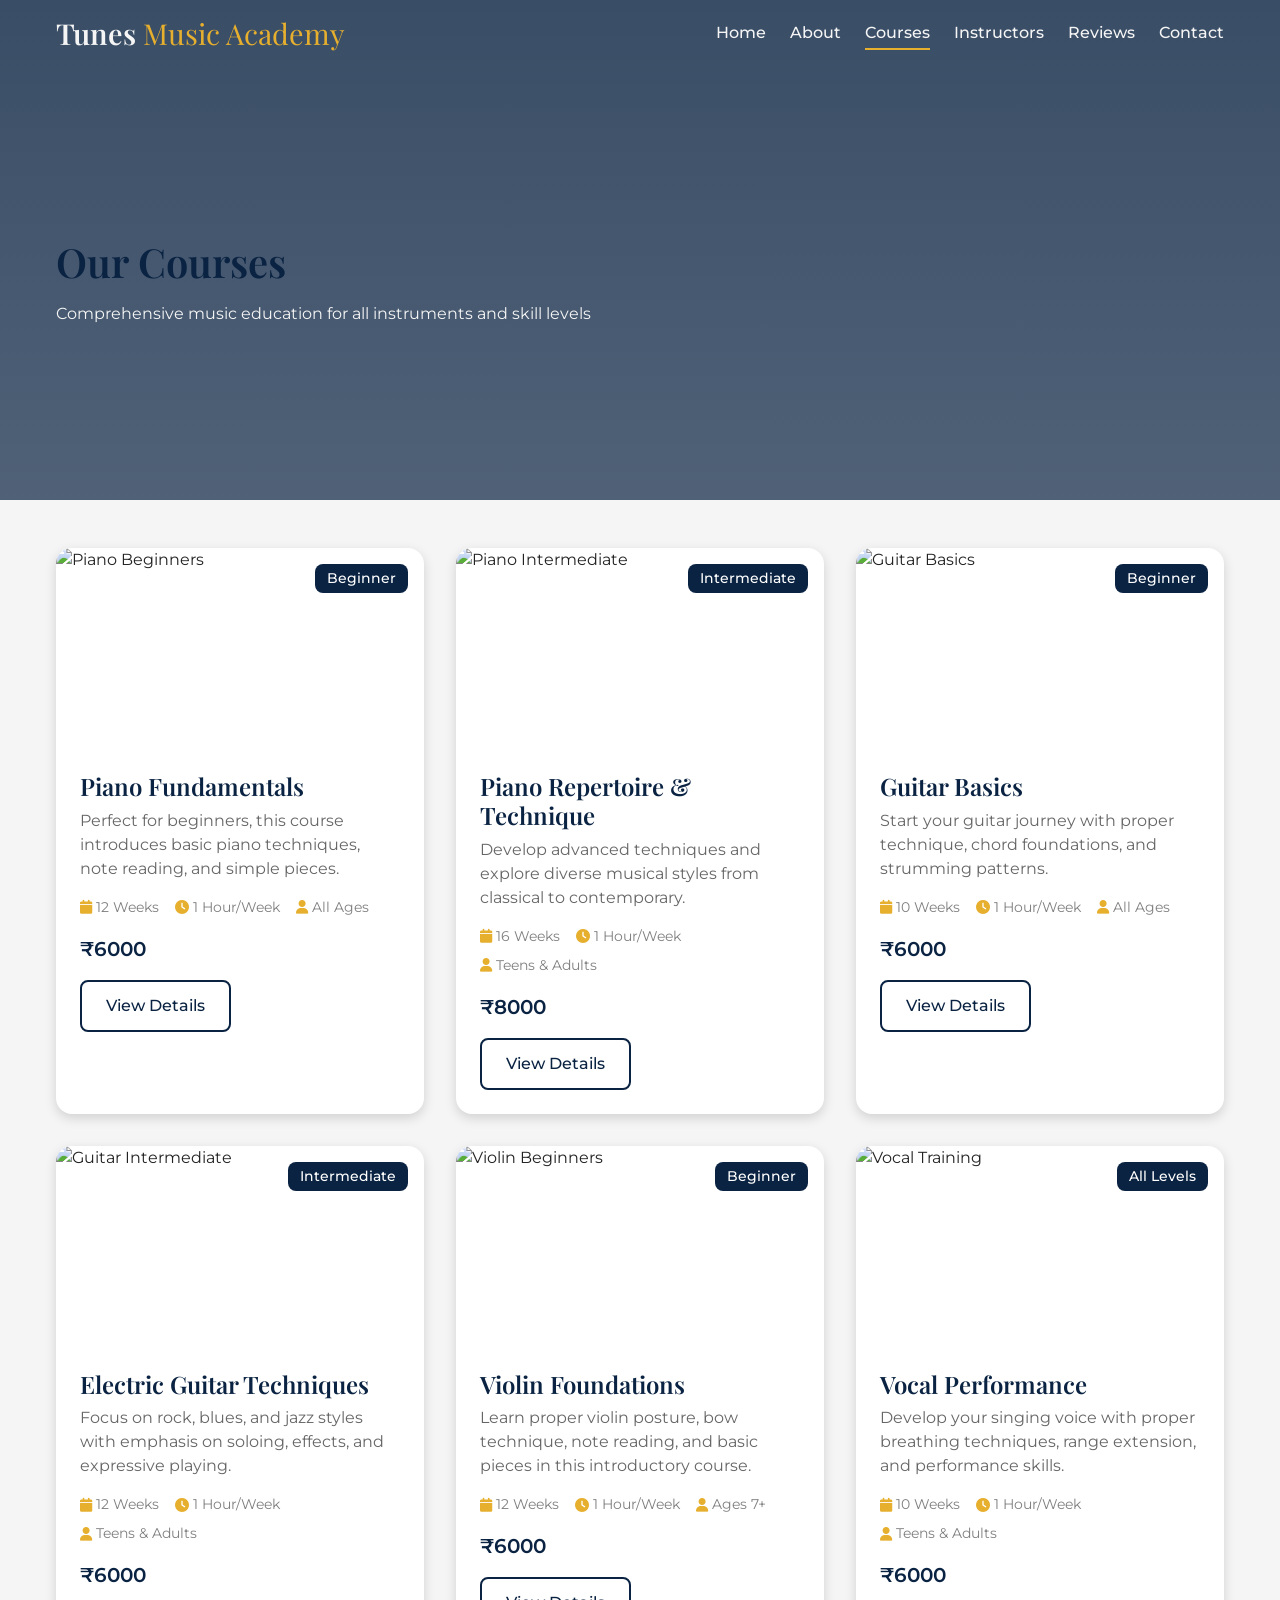
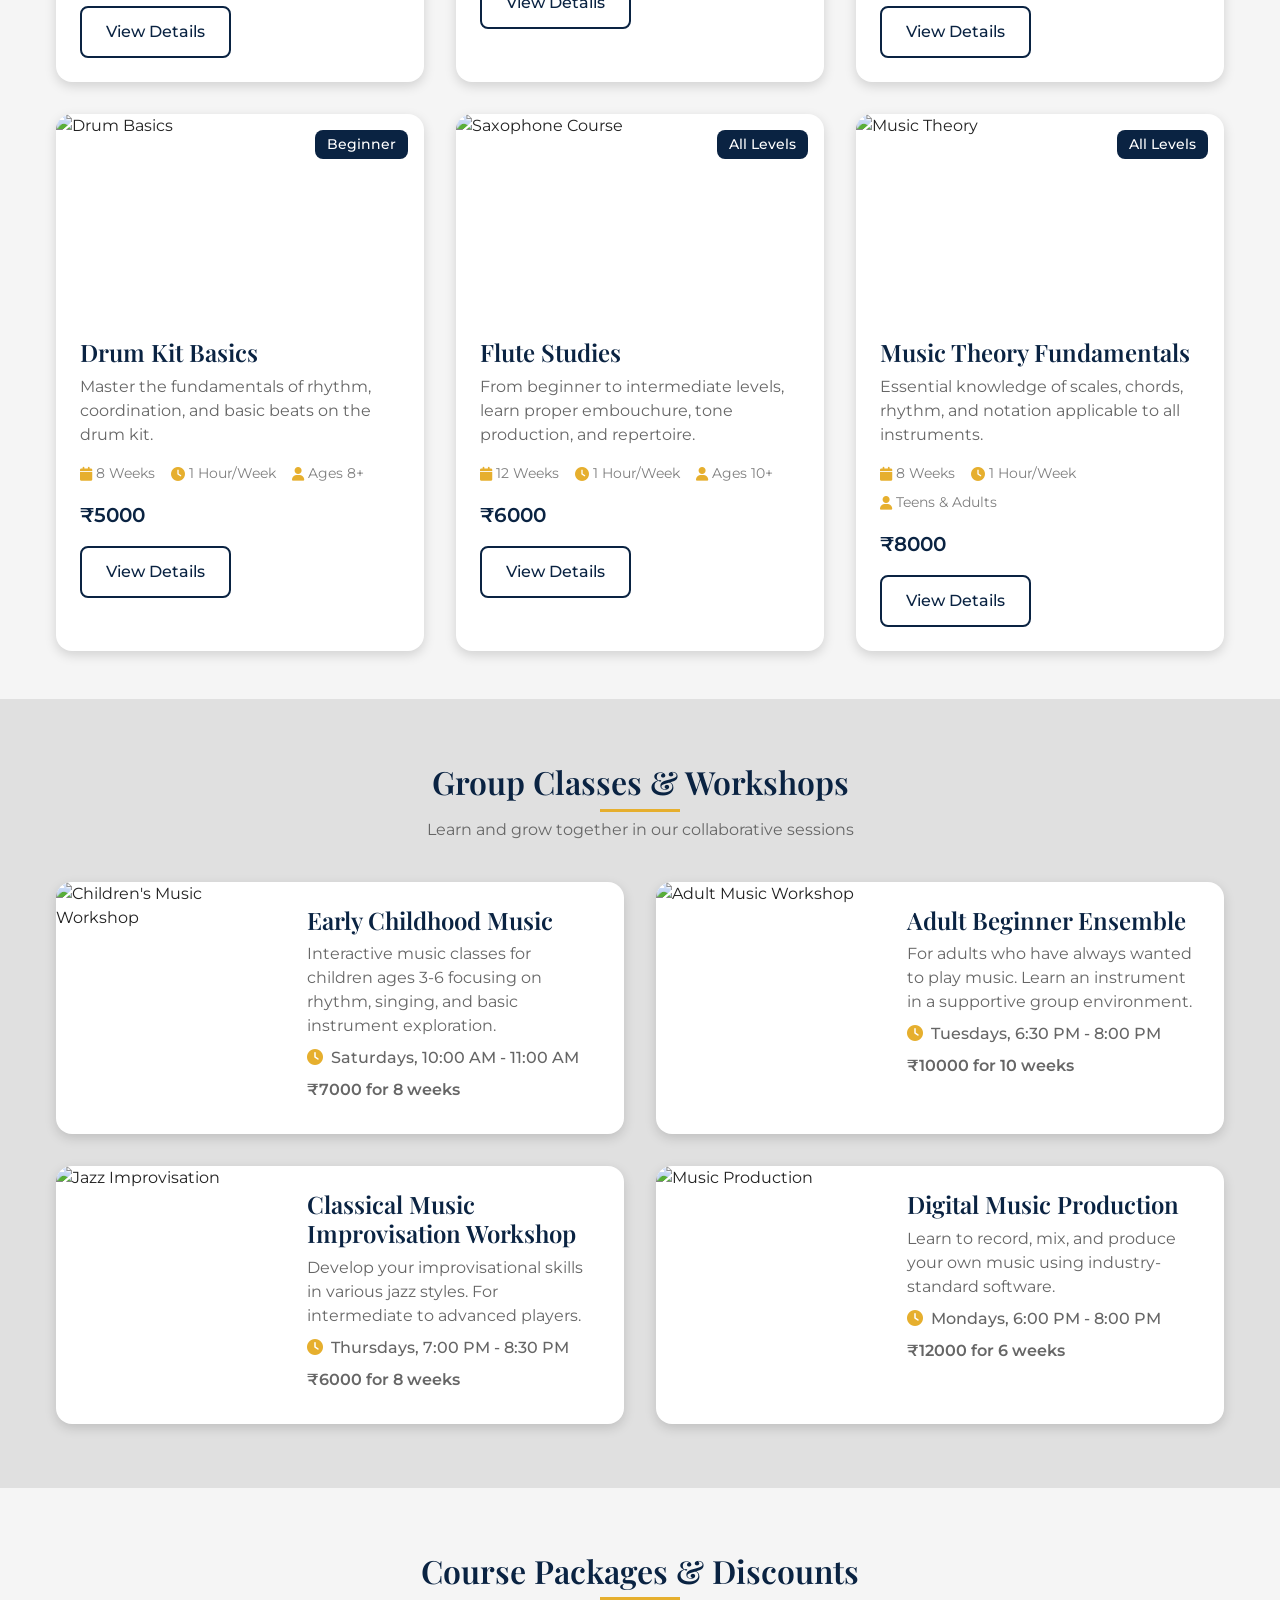
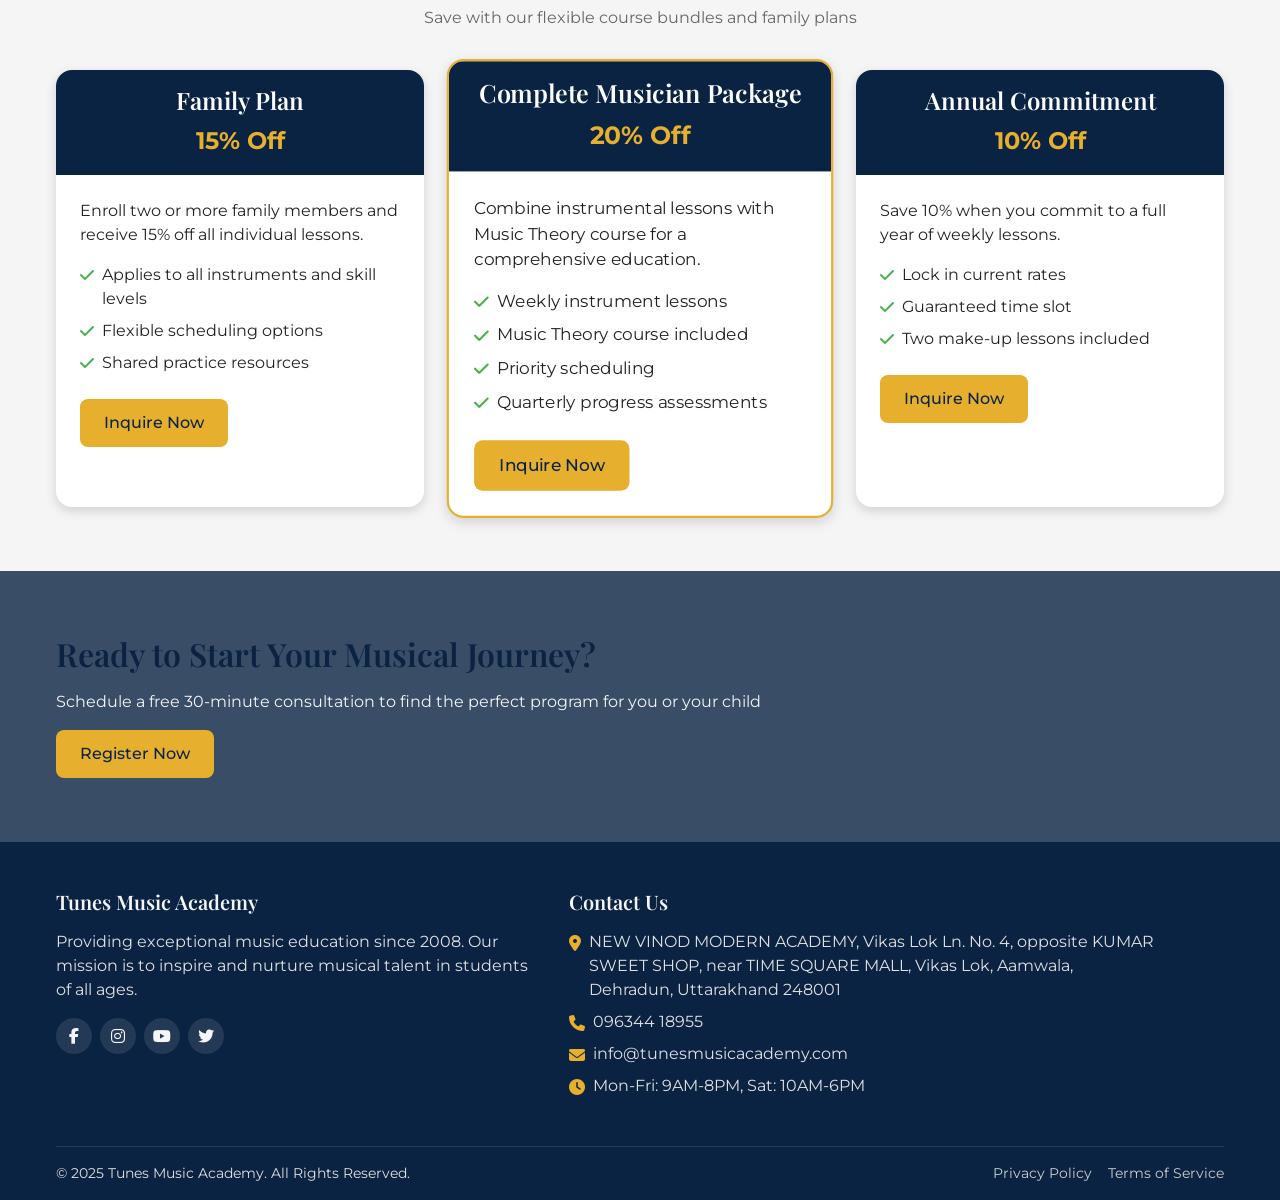
==== courses.html @ b1704c76 "1st" ====
<!DOCTYPE html>
<html lang="en">
<head>
  <meta charset="UTF-8">
  <meta name="viewport" content="width=device-width, initial-scale=1.0">
  <title>Courses | Tunes Music Academy</title>
  <link rel="stylesheet" href="css/main.css">
  <link rel="stylesheet" href="css/courses.css">
  <link rel="preconnect" href="https://fonts.googleapis.com">
  <link rel="preconnect" href="https://fonts.gstatic.com" crossorigin>
  <link href="https://fonts.googleapis.com/css2?family=Playfair+Display:wght@400;600;700&family=Montserrat:wght@300;400;500;600&display=swap" rel="stylesheet">
  <link rel="stylesheet" href="https://cdnjs.cloudflare.com/ajax/libs/font-awesome/6.4.0/css/all.min.css">
</head>
<body>
  <header id="main-header">
    <div class="container">
      <div class="logo">
        <a href="index.html">
          <h1>Tunes <span>Music Academy</span></h1>
        </a>
      </div>
      <nav>
        <ul class="nav-links">
          <li><a href="index.html">Home</a></li>
          <li><a href="about.html">About</a></li>
          <li><a href="courses.html" class="active">Courses</a></li>
          <li><a href="instructors.html">Instructors</a></li>
          <li><a href="reviews.html">Reviews</a></li>
          <li><a href="contact.html">Contact</a></li>
        </ul>
        <div class="mobile-nav-toggle">
          <span></span>
          <span></span>
          <span></span>
        </div>
      </nav>
    </div>
  </header>

  <section id="courses-hero">
    <div class="container">
      <div class="courses-hero-content">
        <h1>Our <span class="accent">Courses</span></h1>
        <p>Comprehensive music education for all instruments and skill levels</p>
      </div>
    </div>
    <div class="hero-overlay"></div>
  </section>



  <section id="course-catalog">
    <div class="container">
      <div class="courses-grid">
        <!-- Piano Courses -->
        <div class="course-card" data-instrument="piano" data-level="beginner" data-age="children teens adults seniors">
          <div class="course-image">
            <img src="https://images.pexels.com/photos/164821/pexels-photo-164821.jpeg" alt="Piano Beginners">
            <div class="course-level">Beginner</div>
          </div>
          <div class="course-content">
            <h3>Piano Fundamentals</h3>
            <p>Perfect for beginners, this course introduces basic piano techniques, note reading, and simple pieces.</p>
            <div class="course-details">
              <span><i class="fas fa-calendar"></i> 12 Weeks</span>
              <span><i class="fas fa-clock"></i> 1 Hour/Week</span>
              <span><i class="fas fa-user"></i> All Ages</span>
            </div>
            <div class="course-price">₹6000</div>
            <a href="#" class="btn btn-outline course-details-btn" data-course="piano-fundamentals">View Details</a>
          </div>
        </div>

        <div class="course-card" data-instrument="piano" data-level="intermediate" data-age="teens adults">
          <div class="course-image">
            <img src="https://images.pexels.com/photos/1246437/pexels-photo-1246437.jpeg" alt="Piano Intermediate">
            <div class="course-level">Intermediate</div>
          </div>
          <div class="course-content">
            <h3>Piano Repertoire & Technique</h3>
            <p>Develop advanced techniques and explore diverse musical styles from classical to contemporary.</p>
            <div class="course-details">
              <span><i class="fas fa-calendar"></i> 16 Weeks</span>
              <span><i class="fas fa-clock"></i> 1 Hour/Week</span>
              <span><i class="fas fa-user"></i> Teens & Adults</span>
            </div>
            <div class="course-price">₹8000</div>
            <a href="#" class="btn btn-outline course-details-btn" data-course="piano-intermediate">View Details</a>
          </div>
        </div>

        <!-- Guitar Courses -->
        <div class="course-card" data-instrument="guitar" data-level="beginner" data-age="children teens adults seniors">
          <div class="course-image">
            <img src="https://images.pexels.com/photos/1407322/pexels-photo-1407322.jpeg" alt="Guitar Basics">
            <div class="course-level">Beginner</div>
          </div>
          <div class="course-content">
            <h3>Guitar Basics</h3>
            <p>Start your guitar journey with proper technique, chord foundations, and strumming patterns.</p>
            <div class="course-details">
              <span><i class="fas fa-calendar"></i> 10 Weeks</span>
              <span><i class="fas fa-clock"></i> 1 Hour/Week</span>
              <span><i class="fas fa-user"></i> All Ages</span>
            </div>
            <div class="course-price">₹6000</div>
            <a href="#" class="btn btn-outline course-details-btn" data-course="guitar-basics">View Details</a>
          </div>
        </div>

        <div class="course-card" data-instrument="guitar" data-level="intermediate" data-age="teens adults">
          <div class="course-image">
            <img src="https://images.pexels.com/photos/165971/pexels-photo-165971.jpeg" alt="Guitar Intermediate">
            <div class="course-level">Intermediate</div>
          </div>
          <div class="course-content">
            <h3>Electric Guitar Techniques</h3>
            <p>Focus on rock, blues, and jazz styles with emphasis on soloing, effects, and expressive playing.</p>
            <div class="course-details">
              <span><i class="fas fa-calendar"></i> 12 Weeks</span>
              <span><i class="fas fa-clock"></i> 1 Hour/Week</span>
              <span><i class="fas fa-user"></i> Teens & Adults</span>
            </div>
            <div class="course-price">₹6000</div>
            <a href="#" class="btn btn-outline course-details-btn" data-course="electric-guitar">View Details</a>
          </div>
        </div>

        <!-- Violin Courses -->
        <div class="course-card" data-instrument="violin" data-level="beginner" data-age="children teens adults">
          <div class="course-image">
            <img src="https://c02.purpledshub.com/uploads/sites/43/2021/03/when-was-the-violin-invented-2ccbe78.jpg" alt="Violin Beginners">
            <div class="course-level">Beginner</div>
          </div>
          <div class="course-content">
            <h3>Violin Foundations</h3>
            <p>Learn proper violin posture, bow technique, note reading, and basic pieces in this introductory course.</p>
            <div class="course-details">
              <span><i class="fas fa-calendar"></i> 12 Weeks</span>
              <span><i class="fas fa-clock"></i> 1 Hour/Week</span>
              <span><i class="fas fa-user"></i> Ages 7+</span>
            </div>
            <div class="course-price">₹6000</div>
            <a href="#" class="btn btn-outline course-details-btn" data-course="violin-foundations">View Details</a>
          </div>
        </div>

        <!-- Voice Courses -->
        <div class="course-card" data-instrument="voice" data-level="beginner intermediate" data-age="teens adults">
          <div class="course-image">
            <img src="https://images.pexels.com/photos/3388899/pexels-photo-3388899.jpeg" alt="Vocal Training">
            <div class="course-level">All Levels</div>
          </div>
          <div class="course-content">
            <h3>Vocal Performance</h3>
            <p>Develop your singing voice with proper breathing techniques, range extension, and performance skills.</p>
            <div class="course-details">
              <span><i class="fas fa-calendar"></i> 10 Weeks</span>
              <span><i class="fas fa-clock"></i> 1 Hour/Week</span>
              <span><i class="fas fa-user"></i> Teens & Adults</span>
            </div>
            <div class="course-price">₹6000</div>
            <a href="#" class="btn btn-outline course-details-btn" data-course="vocal-performance">View Details</a>
          </div>
        </div>

        <!-- Drums Courses -->
        <div class="course-card" data-instrument="drums" data-level="beginner" data-age="children teens adults">
          <div class="course-image">
            <img src="https://images.ctfassets.net/3s5io6mnxfqz/2HNsNbf0vLjrPWBHAzTCTW/ffa20bf84222733d71cbc1a71ff2ed20/AdobeStock_71496802.jpeg?w=1920" alt="Drum Basics">
            <div class="course-level">Beginner</div>
          </div>
          <div class="course-content">
            <h3>Drum Kit Basics</h3>
            <p>Master the fundamentals of rhythm, coordination, and basic beats on the drum kit.</p>
            <div class="course-details">
              <span><i class="fas fa-calendar"></i> 8 Weeks</span>
              <span><i class="fas fa-clock"></i> 1 Hour/Week</span>
              <span><i class="fas fa-user"></i> Ages 8+</span>
            </div>
            <div class="course-price">₹5000</div>
            <a href="#" class="btn btn-outline course-details-btn" data-course="drum-basics">View Details</a>
          </div>
        </div>

        <!-- Wind Instruments -->
        <div class="course-card" data-instrument="wind" data-level="beginner intermediate" data-age="children teens adults">
          <div class="course-image">
            <img src="https://kayasanatakademi.com/wp-content/uploads/2019/10/yan-flut-kursu.jpg" alt="Saxophone Course">
            <div class="course-level">All Levels</div>
          </div>
          <div class="course-content">
            <h3>Flute Studies</h3>
            <p>From beginner to intermediate levels, learn proper embouchure, tone production, and repertoire.</p>
            <div class="course-details">
              <span><i class="fas fa-calendar"></i> 12 Weeks</span>
              <span><i class="fas fa-clock"></i> 1 Hour/Week</span>
              <span><i class="fas fa-user"></i> Ages 10+</span>
            </div>
            <div class="course-price">₹6000</div>
            <a href="#" class="btn btn-outline course-details-btn" data-course="saxophone-studies">View Details</a>
          </div>
        </div>

        <!-- Theory Courses -->
        <div class="course-card" data-instrument="theory" data-level="beginner intermediate" data-age="teens adults">
          <div class="course-image">
            <img src="https://images.pexels.com/photos/6966/abstract-music-rock-bw.jpg" alt="Music Theory">
            <div class="course-level">All Levels</div>
          </div>
          <div class="course-content">
            <h3>Music Theory Fundamentals</h3>
            <p>Essential knowledge of scales, chords, rhythm, and notation applicable to all instruments.</p>
            <div class="course-details">
              <span><i class="fas fa-calendar"></i> 8 Weeks</span>
              <span><i class="fas fa-clock"></i> 1 Hour/Week</span>
              <span><i class="fas fa-user"></i> Teens & Adults</span>
            </div>
            <div class="course-price">₹8000</div>
            <a href="#" class="btn btn-outline course-details-btn" data-course="music-theory">View Details</a>
          </div>
        </div>
      </div>
    </div>
  </section>

  <section id="group-classes">
    <div class="container">
      <div class="section-header">
        <h2>Group Classes & Workshops</h2>
        <p>Learn and grow together in our collaborative sessions</p>
      </div>
      <div class="group-classes-grid">
        <div class="group-class-card">
          <div class="group-class-image">
            <img src="https://images.pexels.com/photos/8412420/pexels-photo-8412420.jpeg" alt="Children's Music Workshop">
          </div>
          <div class="group-class-content">
            <h3>Early Childhood Music</h3>
            <p>Interactive music classes for children ages 3-6 focusing on rhythm, singing, and basic instrument exploration.</p>
            <p class="group-class-schedule"><i class="fas fa-clock"></i> Saturdays, 10:00 AM - 11:00 AM</p>
            <p class="group-class-price">₹7000 for 8 weeks</p>
          </div>
        </div>

        <div class="group-class-card">
          <div class="group-class-image">
            <img src="https://images.pexels.com/photos/7095713/pexels-photo-7095713.jpeg" alt="Adult Music Workshop">
          </div>
          <div class="group-class-content">
            <h3>Adult Beginner Ensemble</h3>
            <p>For adults who have always wanted to play music. Learn an instrument in a supportive group environment.</p>
            <p class="group-class-schedule"><i class="fas fa-clock"></i> Tuesdays, 6:30 PM - 8:00 PM</p>
            <p class="group-class-price">₹10000 for 10 weeks</p>
          </div>
        </div>

        <div class="group-class-card">
          <div class="group-class-image">
            <img src="https://images.pexels.com/photos/8412285/pexels-photo-8412285.jpeg" alt="Jazz Improvisation">
          </div>
          <div class="group-class-content">
            <h3>Classical Music Improvisation Workshop</h3>
            <p>Develop your improvisational skills in various jazz styles. For intermediate to advanced players.</p>
            <p class="group-class-schedule"><i class="fas fa-clock"></i> Thursdays, 7:00 PM - 8:30 PM</p>
            <p class="group-class-price">₹6000 for 8 weeks</p>
          </div>
        </div>

        <div class="group-class-card">
          <div class="group-class-image">
            <img src="https://images.pexels.com/photos/4087993/pexels-photo-4087993.jpeg" alt="Music Production">
          </div>
          <div class="group-class-content">
            <h3>Digital Music Production</h3>
            <p>Learn to record, mix, and produce your own music using industry-standard software.</p>
            <p class="group-class-schedule"><i class="fas fa-clock"></i> Mondays, 6:00 PM - 8:00 PM</p>
            <p class="group-class-price">₹12000 for 6 weeks</p>
          </div>
        </div>
      </div>
    </div>
  </section>

  <section id="course-packages">
    <div class="container">
      <div class="section-header">
        <h2>Course Packages & Discounts</h2>
        <p>Save with our flexible course bundles and family plans</p>
      </div>
      <div class="packages-grid">
        <div class="package-card">
          <div class="package-header">
            <h3>Family Plan</h3>
            <div class="package-price">15% Off</div>
          </div>
          <div class="package-content">
            <p>Enroll two or more family members and receive 15% off all individual lessons.</p>
            <ul class="package-features">
              <li><i class="fas fa-check"></i> Applies to all instruments and skill levels</li>
              <li><i class="fas fa-check"></i> Flexible scheduling options</li>
              <li><i class="fas fa-check"></i> Shared practice resources</li>
            </ul>
            <a href="contact.html" class="btn btn-primary">Inquire Now</a>
          </div>
        </div>

        <div class="package-card featured">
          <div class="package-header">
            <h3>Complete Musician Package</h3>
            <div class="package-price">20% Off</div>
          </div>
          <div class="package-content">
            <p>Combine instrumental lessons with Music Theory course for a comprehensive education.</p>
            <ul class="package-features">
              <li><i class="fas fa-check"></i> Weekly instrument lessons</li>
              <li><i class="fas fa-check"></i> Music Theory course included</li>
              <li><i class="fas fa-check"></i> Priority scheduling</li>
              <li><i class="fas fa-check"></i> Quarterly progress assessments</li>
            </ul>
            <a href="contact.html" class="btn btn-primary">Inquire Now</a>
          </div>
        </div>

        <div class="package-card">
          <div class="package-header">
            <h3>Annual Commitment</h3>
            <div class="package-price">10% Off</div>
          </div>
          <div class="package-content">
            <p>Save 10% when you commit to a full year of weekly lessons.</p>
            <ul class="package-features">
              <li><i class="fas fa-check"></i> Lock in current rates</li>
              <li><i class="fas fa-check"></i> Guaranteed time slot</li>
              <li><i class="fas fa-check"></i> Two make-up lessons included</li>
            </ul>
            <a href="contact.html" class="btn btn-primary">Inquire Now</a>
          </div>
        </div>
      </div>
    </div>
  </section>

  <section id="registration-cta" class="parallax">
    <div class="container">
      <div class="cta-content">
        <h2>Ready to Start Your Musical Journey?</h2>
        <p>Schedule a free 30-minute consultation to find the perfect program for you or your child</p>
        <a href="contact.html" class="btn btn-primary">Register Now</a>
      </div>
    </div>
  </section>

  <div id="course-detail-modal" class="modal-hidden">
    <div class="modal course-modal">
      <div class="modal-header">
        <h3 id="modal-course-title"></h3>
        <button class="close-modal">&times;</button>
      </div>
      <div class="modal-body">
        <div class="modal-course-image">
          <img id="modal-course-image" src="" alt="Course Image">
        </div>
        <div class="modal-course-info">
          <div class="modal-course-meta">
            <p><strong>Duration:</strong> <span id="modal-course-duration"></span></p>
            <p><strong>Level:</strong> <span id="modal-course-level"></span></p>
            <p><strong>Age Group:</strong> <span id="modal-course-age"></span></p>
            <p><strong>Price:</strong> <span id="modal-course-price"></span></p>
          </div>
          <div class="modal-course-description">
            <h4>Course Description</h4>
            <p id="modal-course-description"></p>
          </div>
          <div class="modal-course-curriculum">
            <h4>What You'll Learn</h4>
            <ul id="modal-course-curriculum"></ul>
          </div>
          <div class="modal-course-instructor">
            <h4>Instructor</h4>
            <div class="modal-instructor-info">
              <img id="modal-instructor-image" src="" alt="Instructor">
              <div>
                <p id="modal-instructor-name"></p>
                <p id="modal-instructor-bio"></p>
              </div>
            </div>
          </div>
          <a href="contact.html" class="btn btn-primary btn-block">Register for this Course</a>
        </div>
      </div>
    </div>
  </div>

  <footer>
    <div class="container">
      <div class="footer-grid">
        <div class="footer-about">
          <h3>Tunes Music Academy</h3>
          <p>Providing exceptional music education since 2008. Our mission is to inspire and nurture musical talent in students of all ages.</p>
          <div class="social-links">
            <a href="#"><i class="fab fa-facebook-f"></i></a>
            <a href="#"><i class="fab fa-instagram"></i></a>
            <a href="#"><i class="fab fa-youtube"></i></a>
            <a href="#"><i class="fab fa-twitter"></i></a>
          </div>
        </div>
        
        <div class="footer-contact">
          <h3>Contact Us</h3>
          <ul>
            <li><i class="fas fa-map-marker-alt"></i> NEW VINOD MODERN ACADEMY, Vikas Lok Ln. No. 4, opposite KUMAR SWEET SHOP, near TIME SQUARE MALL, Vikas Lok, Aamwala, Dehradun, Uttarakhand 248001</li>
            <li><i class="fas fa-phone"></i> 096344 18955</li>
            <li><i class="fas fa-envelope"></i> info@tunesmusicacademy.com</li>
            <li><i class="fas fa-clock"></i> Mon-Fri: 9AM-8PM, Sat: 10AM-6PM</li>
          </ul>
        </div>
      </div>
      <div class="footer-bottom">
        <p>&copy; 2025 Tunes Music Academy. All Rights Reserved.</p>
        <div class="footer-bottom-links">
          <a href="#">Privacy Policy</a>
          <a href="#">Terms of Service</a>
        </div>
      </div>
    </div>
  </footer>

  <script src="js/main.js"></script>
  <script src="js/courses.js"></script>
</body>
</html>
---- css/main.css ----
/* Main CSS File for Tunes Music Academy */

/* Reset and Base Styles */
:root {
  /* Color System */
  --color-primary: #0A2342; /* Deep Navy */
  --color-primary-light: #1C3D69;
  --color-primary-dark: #05152A;
  
  --color-secondary: #E6AF2E; /* Gold */
  --color-secondary-light: #F8D57E;
  --color-secondary-dark: #C99422;
  
  --color-accent: #CA3C25; /* Rust Red */
  --color-accent-light: #E65C47;
  --color-accent-dark: #A42E1C;
  
  --color-success: #4CAF50; /* Green */
  --color-success-light: #7BC67E;
  --color-success-dark: #3B8C3E;
  
  --color-warning: #FF9800; /* Orange */
  --color-warning-light: #FFB547;
  --color-warning-dark: #C77700;
  
  --color-error: #F44336; /* Red */
  --color-error-light: #FF7961;
  --color-error-dark: #C62828;
  
  --color-neutral-100: #F5F5F5; /* Light Cream */
  --color-neutral-200: #E0E0E0;
  --color-neutral-300: #CCCCCC;
  --color-neutral-400: #AAAAAA;
  --color-neutral-500: #808080;
  --color-neutral-600: #666666;
  --color-neutral-700: #444444;
  --color-neutral-800: #222222;
  --color-neutral-900: #111111;

  /* Typography */
  --font-heading: 'Playfair Display', serif;
  --font-body: 'Montserrat', sans-serif;
  
  /* Spacing (8px grid) */
  --space-1: 0.5rem;    /* 8px */
  --space-2: 1rem;      /* 16px */
  --space-3: 1.5rem;    /* 24px */
  --space-4: 2rem;      /* 32px */
  --space-5: 2.5rem;    /* 40px */
  --space-6: 3rem;      /* 48px */
  --space-8: 4rem;      /* 64px */
  --space-10: 5rem;     /* 80px */
  --space-12: 6rem;     /* 96px */
  
  /* Other variables */
  --border-radius-sm: 4px;
  --border-radius-md: 8px;
  --border-radius-lg: 16px;
  --border-radius-xl: 24px;
  
  --box-shadow-sm: 0 2px 8px rgba(0, 0, 0, 0.1);
  --box-shadow-md: 0 4px 12px rgba(0, 0, 0, 0.15);
  --box-shadow-lg: 0 8px 24px rgba(0, 0, 0, 0.2);
  
  --transition-fast: 0.2s ease;
  --transition-normal: 0.3s ease;
  --transition-slow: 0.5s ease;
  
  /* Container widths */
  --container-max-width: 1200px;
  --container-padding: var(--space-2);
}

* {
  margin: 0;
  padding: 0;
  box-sizing: border-box;
}

html {
  font-size: 16px;
  scroll-behavior: smooth;
}

body {
  font-family: var(--font-body);
  line-height: 1.5;
  color: var(--color-neutral-800);
  background-color: var(--color-neutral-100);
  overflow-x: hidden;
}

h1, h2, h3, h4, h5, h6 {
  font-family: var(--font-heading);
  font-weight: 600;
  line-height: 1.2;
  margin-bottom: var(--space-2);
  color: var(--color-primary);
}

h1 {
  font-size: 2.5rem;
}

h2 {
  font-size: 2rem;
}

h3 {
  font-size: 1.5rem;
}

p {
  margin-bottom: var(--space-2);
}

a {
  color: var(--color-primary);
  text-decoration: none;
  transition: var(--transition-fast);
}

a:hover {
  color: var(--color-secondary);
}

ul, ol {
  margin-bottom: var(--space-2);
  margin-left: var(--space-3);
}

img {
  max-width: 100%;
  height: auto;
  display: block;
}

.container {
  width: 100%;
  max-width: var(--container-max-width);
  margin: 0 auto;
  padding: 0 var(--container-padding);
}

.section-header {
  text-align: center;
  margin-bottom: var(--space-5);
}

.section-header h2 {
  position: relative;
  display: inline-block;
  margin-bottom: var(--space-2);
}

.section-header h2::after {
  content: '';
  position: absolute;
  bottom: -10px;
  left: 50%;
  transform: translateX(-50%);
  width: 80px;
  height: 3px;
  background: var(--color-secondary);
}

.section-header p {
  color: var(--color-neutral-600);
  max-width: 700px;
  margin: 0 auto;
}

/* Header & Navigation */
#main-header {
  position: fixed;
  top: 0;
  left: 0;
  width: 100%;
  z-index: 1000;
  background-color: transparent;
  transition: var(--transition-normal);
  padding: var(--space-2) 0;
}

#main-header.scrolled {
  background-color: var(--color-primary);
  box-shadow: var(--box-shadow-md);
  padding: var(--space-1) 0;
}

#main-header .container {
  display: flex;
  justify-content: space-between;
  align-items: center;
}

.logo h1 {
  font-size: 1.8rem;
  margin-bottom: 0;
  color: var(--color-neutral-100);
}

.logo h1 span {
  font-weight: 300;
  color: var(--color-secondary);
}

.nav-links {
  display: flex;
  gap: var(--space-3);
  list-style: none;
  margin: 0;
}

.nav-links a {
  color: var(--color-neutral-100);
  font-weight: 500;
  padding: var(--space-1) 0;
  position: relative;
}

.nav-links a::after {
  content: '';
  position: absolute;
  bottom: 0;
  left: 0;
  width: 0;
  height: 2px;
  background-color: var(--color-secondary);
  transition: var(--transition-fast);
}

.nav-links a:hover::after,
.nav-links a.active::after {
  width: 100%;
}

.mobile-nav-toggle {
  display: none;
  flex-direction: column;
  gap: 6px;
  cursor: pointer;
}

.mobile-nav-toggle span {
  display: block;
  width: 30px;
  height: 3px;
  background-color: var(--color-neutral-100);
  transition: var(--transition-fast);
}

/* Buttons */
.btn {
  display: inline-block;
  padding: 0.75rem 1.5rem;
  border-radius: var(--border-radius-md);
  font-weight: 500;
  text-align: center;
  cursor: pointer;
  transition: var(--transition-fast);
  border: none;
  font-family: var(--font-body);
}

.btn-primary {
  background-color: var(--color-secondary);
  color: var(--color-primary);
}

.btn-primary:hover {
  background-color: var(--color-secondary-dark);
  color: var(--color-primary);
  transform: translateY(-2px);
}

.btn-secondary {
  background-color: transparent;
  color: var(--color-neutral-100);
  border: 2px solid var(--color-neutral-100);
}

.btn-secondary:hover {
  background-color: var(--color-neutral-100);
  color: var(--color-primary);
  transform: translateY(-2px);
}

.btn-outline {
  background-color: transparent;
  color: var(--color-primary);
  border: 2px solid var(--color-primary);
}

.btn-outline:hover {
  background-color: var(--color-primary);
  color: var(--color-neutral-100);
}

.btn-block {
  display: block;
  width: 100%;
}

/* Hero Sections */
[id$="-hero"] {
  position: relative;
  height: 500px;
  display: flex;
  align-items: center;
  background-size: cover;
  background-position: center;
  color: var(--color-neutral-100);
  margin-top: 0;
  padding-top: 80px;
}

#hero {
  height: 100%;
  background-image: url('https://images.unsplash.com/photo-1445375011782-2384686778a0?q=80&w=2070&auto=format&fit=crop&ixlib=rb-4.0.3&ixid=M3wxMjA3fDB8MHxwaG90by1wYWdlfHx8fGVufDB8fHx8fA%3D%3D.jpg');
  position: relative;
  z-index: 1;
}

#about-hero {
  background-image: url('https://images.pexels.com/photos/1021142/pexels-photo-1021142.jpeg');
}

#courses-hero {
  background-image: url('https://images.pexels.com/photos/1246437/pexels-photo-1246437.jpeg');
}

#instructors-hero {
  background-image: url('https://images.pexels.com/photos/8412353/pexels-photo-8412353.jpeg');
}

#reviews-hero {
  background-image: url('https://images.pexels.com/photos/2531728/pexels-photo-2531728.jpeg');
}

#contact-hero {
  background-image: url('https://images.pexels.com/photos/2426085/pexels-photo-2426085.jpeg');
}

.hero-overlay {
  position: absolute;
  top: 0;
  left: 0;
  width: 200%;
  height: 100%;
  background: linear-gradient(rgba(10, 35, 66, 0.8), rgba(10, 35, 66, 0.7));
  z-index: -1;
}

[id$="-hero"] .container {
  position: relative;
  z-index: 2;
}

[id$="-hero-content"] h1 {
  font-size: 3.5rem;
  color: var(--color-neutral-100);
  margin-bottom: var(--space-2);
}

[id$="-hero-content"] p {
  font-size: 1.25rem;
  max-width: 600px;
  margin-bottom: var(--space-3);
}

[id$="-hero-content"] .accent {
  color: var(--color-secondary);
}

.cta-buttons {
  display: flex;
  gap: var(--space-2);
  margin-top: var(--space-3);
}

/* Animation for text highlight */
.animated-text .accent {
  position: relative;
  display: inline-block;
}

.animated-text .accent::after {
  content: '';
  position: absolute;
  bottom: 0;
  left: 0;
  width: 100%;
  height: 30%;
  background-color: rgba(230, 175, 46, 0.3);
  z-index: -1;
  transform-origin: bottom;
  animation: highlight 1.5s ease-out forwards;
}

@keyframes highlight {
  0% {
    transform: scaleY(0);
  }
  100% {
    transform: scaleY(1);
  }
}

/* Parallax Sections */
.parallax {
  background-attachment: fixed;
  background-position: center;
  background-repeat: no-repeat;
  background-size: cover;
  position: relative;
  color: var(--color-neutral-100);
  padding: var(--space-8) 0;
}

.parallax::before {
  content: '';
  position: absolute;
  top: 0;
  left: 0;
  width: 100%;
  height: 100%;
  background: linear-gradient(rgba(10, 35, 66, 0.8), rgba(10, 35, 66, 0.8));
  z-index: 1;
}

.parallax .container {
  position: relative;
  z-index: 2;
}

#stats {
  background-image: url('https://images.pexels.com/photos/164835/pexels-photo-164835.jpeg');
}

#cta, 
#registration-cta,
#contact-cta,
#reviews-cta,
#instructor-cta {
  background-image: url('https://images.pexels.com/photos/1626481/pexels-photo-1626481.jpeg');
}

/* Footer */
footer {
  background-color: var(--color-primary);
  color: var(--color-neutral-200);
  padding: var(--space-6) 0 var(--space-2);
}

.footer-grid {
  display: grid;
  grid-template-columns: auto auto auto auto;
  gap: var(--space-4);
  margin-bottom: var(--space-5);
}

.footer-about h3,
.footer-links h3,
.footer-courses h3,
.footer-contact h3 {
  color: var(--color-neutral-100);
  margin-bottom: var(--space-2);
  font-size: 1.25rem;
}

.social-links {
  display: flex;
  gap: var(--space-1);
  margin-top: var(--space-2);
}

.social-links a {
  display: inline-flex;
  align-items: center;
  justify-content: center;
  width: 36px;
  height: 36px;
  border-radius: 50%;
  background-color: rgba(255, 255, 255, 0.1);
  color: var(--color-neutral-100);
  transition: var(--transition-fast);
}

.social-links a:hover {
  background-color: var(--color-secondary);
  color: var(--color-primary);
  transform: translateY(-3px);
}

.footer-links ul,
.footer-courses ul,
.footer-contact ul {
  list-style: none;
  margin: 0;
}

.footer-links li,
.footer-courses li {
  margin-bottom: var(--space-1);
}

.footer-contact li {
  display: flex;
  align-items: flex-start;
  margin-bottom: var(--space-1);
}

.footer-contact li i {
  margin-right: var(--space-1);
  margin-top: 5px;
  color: var(--color-secondary);
}

.footer-bottom {
  padding-top: var(--space-2);
  border-top: 1px solid rgba(255, 255, 255, 0.1);
  display: flex;
  justify-content: space-between;
  align-items: center;
  font-size: 0.875rem;
}

.footer-bottom p {
  margin-bottom: 0;
}

.footer-bottom-links {
  display: flex;
  gap: var(--space-2);
}

.footer-bottom-links a {
  color: var(--color-neutral-300);
}

.footer-bottom-links a:hover {
  color: var(--color-secondary);
}

/* Modals */
.modal-hidden {
  display: none;
  position: fixed;
  top: 0;
  left: 0;
  width: 100%;
  height: 100%;
  background-color: rgba(0, 0, 0, 0.7);
  z-index: 2000;
  justify-content: center;
  align-items: center;
  opacity: 0;
  transition: opacity var(--transition-normal);
}

.modal-visible {
  display: flex;
  opacity: 1;
}

.modal {
  background-color: var(--color-neutral-100);
  border-radius: var(--border-radius-lg);
  width: 90%;
  max-width: 600px;
  max-height: 90vh;
  overflow-y: auto;
  box-shadow: var(--box-shadow-lg);
  animation: modalIn 0.3s ease-out;
}

@keyframes modalIn {
  from {
    transform: translateY(50px);
    opacity: 0;
  }
  to {
    transform: translateY(0);
    opacity: 1;
  }
}

.modal-header {
  padding: var(--space-2);
  background-color: var(--color-primary);
  display: flex;
  justify-content: space-between;
  align-items: center;
  position: sticky;
  top: 0;
  z-index: 10;
}

.modal-header h3 {
  color: var(--color-neutral-100);
  margin-bottom: 0;
}

.close-modal {
  background: none;
  border: none;
  color: var(--color-neutral-100);
  font-size: 1.5rem;
  cursor: pointer;
  padding: 0;
  line-height: 1;
}

.modal-body {
  padding: var(--space-3);
}

/* Forms */
.form-group {
  margin-bottom: var(--space-3);
}

.form-group label {
  display: block;
  margin-bottom: var(--space-1);
  font-weight: 500;
}

.form-group input,
.form-group select,
.form-group textarea {
  width: 100%;
  padding: 0.75rem;
  border: 1px solid var(--color-neutral-300);
  border-radius: var(--border-radius-md);
  font-family: var(--font-body);
  transition: var(--transition-fast);
}

.form-group input:focus,
.form-group select:focus,
.form-group textarea:focus {
  outline: none;
  border-color: var(--color-primary);
  box-shadow: 0 0 0 2px rgba(10, 35, 66, 0.1);
}

.form-group textarea {
  resize: vertical;
  min-height: 100px;
}

.checkbox-group {
  display: flex;
  align-items: flex-start;
  gap: var(--space-1);
}

.checkbox-group input {
  width: auto;
  margin-top: 5px;
}

.checkbox-group label {
  margin-bottom: 0;
  font-weight: 400;
}

.error-message {
  color: var(--color-error);
  font-size: 0.875rem;
  margin-top: 0.25rem;
  display: none;
}

.form-success {
  text-align: center;
  padding: var(--space-3);
}

.form-success i {
  font-size: 3rem;
  color: var(--color-success);
  margin-bottom: var(--space-2);
}

.form-success h3 {
  margin-bottom: var(--space-1);
}

.hidden {
  display: none;
}

/* Stats Counter */
.stats-grid {
  display: grid;
  grid-template-columns: repeat(4, 1fr);
  gap: var(--space-2);
  text-align: center;
}

.stat-item {
  padding: var(--space-3);
}

.stat-number {
  font-size: 2.5rem;
  font-weight: 700;
  color: var(--color-secondary);
  margin-bottom: var(--space-1);
  font-family: var(--font-heading);
}

.stat-text {
  font-size: 1.125rem;
  color: var(--color-neutral-100);
}

/* Responsive Styles */
@media (max-width: 1024px) {
  h1 {
    font-size: 2.25rem;
  }
  
  h2 {
    font-size: 1.75rem;
  }
  
  [id$="-hero-content"] h1 {
    font-size: 3rem;
  }
  
  .footer-grid {
    grid-template-columns: 1fr 1fr;
    gap: var(--space-3) var(--space-4);
  }
}

@media (max-width: 768px) {
  :root {
    --container-padding: var(--space-2);
  }
  
  .nav-links {
    position: fixed;
    top: 0;
    right: -100%;
    width: 70%;
    height: 100vh;
    flex-direction: column;
    background-color: var(--color-primary);
    padding: var(--space-6) var(--space-3);
    transition: var(--transition-normal);
    z-index: 1001;
    box-shadow: var(--box-shadow-lg);
  }
  
  .nav-links.active {
    right: 0;
  }
  
  .mobile-nav-toggle {
    display: flex;
    z-index: 1002;
  }
  
  .mobile-nav-toggle.active span:nth-child(1) {
    transform: rotate(45deg) translate(5px, 6px);
  }
  
  .mobile-nav-toggle.active span:nth-child(2) {
    opacity: 0;
  }
  
  .mobile-nav-toggle.active span:nth-child(3) {
    transform: rotate(-45deg) translate(7px, -8px);
  }
  
  .stats-grid {
    grid-template-columns: repeat(2, 1fr);
    gap: var(--space-3);
  }
  
  [id$="-hero"] {
    height: 400px;
  }
  
  #hero {
    height: 80vh;
  }
  
  [id$="-hero-content"] h1 {
    font-size: 2.5rem;
  }
  
  .footer-grid {
    grid-template-columns: 1fr;
    gap: var(--space-4);
  }
  
  .footer-bottom {
    flex-direction: column;
    gap: var(--space-2);
    text-align: center;
  }
}

@media (max-width: 480px) {
  .cta-buttons {
    flex-direction: column;
    gap: var(--space-2);
  }
  
  .stats-grid {
    grid-template-columns: 1fr;
  }
  
  [id$="-hero-content"] h1 {
    font-size: 2rem;
  }
  
  [id$="-hero-content"] p {
    font-size: 1rem;
  }
  
  .btn {
    padding: 0.6rem 1rem;
    font-size: 0.9rem;
  }
}
---- css/courses.css ----
/* Courses Page Specific Styles */

/* Course Filters Section */
#course-filters {
  padding: var(--space-4) 0;
  background-color: #fff;
  box-shadow: var(--box-shadow-sm);
  position: sticky;
  top: 80px;
  z-index: 100;
}

.filter-container {
  display: flex;
  align-items: center;
  gap: var(--space-3);
  flex-wrap: wrap;
}

.filter-group {
  display: flex;
  flex-direction: column;
  min-width: 200px;
}

.filter-group label {
  font-size: 0.875rem;
  font-weight: 500;
  margin-bottom: 0.25rem;
}

.filter-group select {
  padding: 0.5rem 0.75rem;
  border: 1px solid var(--color-neutral-300);
  border-radius: var(--border-radius-md);
  background-color: #fff;
  font-family: var(--font-body);
}

#reset-filters {
  align-self: flex-end;
  padding: 0.5rem 0.75rem;
  margin-top: 1.5rem;
}

/* Course Catalog Section */
#course-catalog {
  padding: var(--space-6) 0;
}

.courses-grid {
  display: grid;
  grid-template-columns: repeat(3, 1fr);
  gap: var(--space-4);
}

.course-card {
  background-color: #fff;
  border-radius: var(--border-radius-lg);
  overflow: hidden;
  box-shadow: var(--box-shadow-md);
  transition: var(--transition-normal);
}

.course-card:hover {
  transform: translateY(-5px);
  box-shadow: var(--box-shadow-lg);
}

.course-image {
  position: relative;
  height: 200px;
  overflow: hidden;
}

.course-image img {
  width: 100%;
  height: 100%;
  object-fit: cover;
  transition: transform var(--transition-slow);
}

.course-card:hover .course-image img {
  transform: scale(1.05);
}

.course-level {
  position: absolute;
  top: var(--space-2);
  right: var(--space-2);
  background-color: var(--color-primary);
  color: #fff;
  padding: 0.25rem 0.75rem;
  border-radius: var(--border-radius-md);
  font-size: 0.875rem;
  font-weight: 500;
}

.course-content {
  padding: var(--space-3);
}

.course-content h3 {
  margin-bottom: var(--space-1);
}

.course-content p {
  color: var(--color-neutral-600);
  margin-bottom: var(--space-2);
}

.course-details {
  display: flex;
  flex-wrap: wrap;
  gap: var(--space-1) var(--space-2);
  margin-bottom: var(--space-2);
  font-size: 0.875rem;
  color: var(--color-neutral-500);
}

.course-details span {
  display: flex;
  align-items: center;
}

.course-details i {
  margin-right: 4px;
  color: var(--color-secondary);
}

.course-price {
  font-size: 1.25rem;
  font-weight: 600;
  color: var(--color-primary);
  margin-bottom: var(--space-2);
}

/* Group Classes Section */
#group-classes {
  padding: var(--space-8) 0;
  background-color: var(--color-neutral-200);
}

.group-classes-grid {
  display: grid;
  grid-template-columns: repeat(2, 1fr);
  gap: var(--space-4);
}

.group-class-card {
  display: flex;
  background-color: #fff;
  border-radius: var(--border-radius-lg);
  overflow: hidden;
  box-shadow: var(--box-shadow-md);
  transition: var(--transition-normal);
}

.group-class-card:hover {
  transform: translateY(-5px);
  box-shadow: var(--box-shadow-lg);
}

.group-class-image {
  width: 40%;
  overflow: hidden;
}

.group-class-image img {
  width: 100%;
  height: 100%;
  object-fit: cover;
  transition: transform var(--transition-slow);
}

.group-class-card:hover .group-class-image img {
  transform: scale(1.05);
}

.group-class-content {
  width: 60%;
  padding: var(--space-3);
}

.group-class-content h3 {
  margin-bottom: var(--space-1);
}

.group-class-content p {
  color: var(--color-neutral-600);
  margin-bottom: var(--space-1);
}

.group-class-schedule {
  color: var(--color-primary);
  font-weight: 500;
  margin-bottom: var(--space-1);
}

.group-class-schedule i {
  color: var(--color-secondary);
  margin-right: 4px;
}

.group-class-price {
  font-weight: 600;
  color: var(--color-primary);
}

/* Course Packages Section */
#course-packages {
  padding: var(--space-8) 0;
}

.packages-grid {
  display: grid;
  grid-template-columns: repeat(3, 1fr);
  gap: var(--space-4);
}

.package-card {
  background-color: #fff;
  border-radius: var(--border-radius-lg);
  overflow: hidden;
  box-shadow: var(--box-shadow-md);
  transition: var(--transition-normal);
}

.package-card:hover {
  transform: translateY(-5px);
  box-shadow: var(--box-shadow-lg);
}

.package-card.featured {
  border: 2px solid var(--color-secondary);
  transform: scale(1.05);
}

.package-card.featured:hover {
  transform: scale(1.05) translateY(-5px);
}

.package-header {
  background-color: var(--color-primary);
  color: #fff;
  padding: var(--space-2);
  text-align: center;
}

.package-header h3 {
  color: #fff;
  margin-bottom: 0.5rem;
}

.package-price {
  font-size: 1.5rem;
  font-weight: 700;
  color: var(--color-secondary);
}

.package-content {
  padding: var(--space-3);
}

.package-content p {
  margin-bottom: var(--space-2);
}

.package-features {
  list-style: none;
  margin: 0 0 var(--space-3) 0;
}

.package-features li {
  display: flex;
  align-items: flex-start;
  margin-bottom: var(--space-1);
}

.package-features i {
  color: var(--color-success);
  margin-right: 8px;
  margin-top: 4px;
}

/* Course Detail Modal */
.course-modal {
  max-width: 800px;
}

.modal-course-image {
  height: 300px;
  overflow: hidden;
  border-radius: var(--border-radius-md);
  margin-bottom: var(--space-3);
}

.modal-course-image img {
  width: 100%;
  height: 100%;
  object-fit: cover;
}

.modal-course-meta {
  display: grid;
  grid-template-columns: repeat(2, 1fr);
  gap: var(--space-2);
  margin-bottom: var(--space-3);
}

.modal-course-meta p {
  margin-bottom: 0;
}

.modal-course-curriculum {
  margin: var(--space-3) 0;
}

.modal-instructor-info {
  display: flex;
  align-items: center;
  margin-bottom: var(--space-3);
}

.modal-instructor-info img {
  width: 80px;
  height: 80px;
  border-radius: 50%;
  object-fit: cover;
  margin-right: var(--space-2);
}

.modal-instructor-name {
  font-weight: 600;
  font-size: 1.125rem;
  margin-bottom: 0.25rem;
}

/* Responsive Styles */
@media (max-width: 1024px) {
  .courses-grid,
  .packages-grid {
    grid-template-columns: repeat(2, 1fr);
  }
  
  .group-classes-grid {
    grid-template-columns: 1fr;
  }
  
  .filter-container {
    flex-direction: column;
    align-items: stretch;
  }
  
  .filter-group {
    min-width: 100%;
  }
  
  #reset-filters {
    align-self: flex-start;
    margin-top: var(--space-1);
  }
  
  .package-card.featured {
    transform: none;
  }
  
  .package-card.featured:hover {
    transform: translateY(-5px);
  }
}

@media (max-width: 768px) {
  .courses-grid,
  .packages-grid {
    grid-template-columns: 1fr;
  }
  
  .group-class-card {
    flex-direction: column;
  }
  
  .group-class-image,
  .group-class-content {
    width: 100%;
  }
  
  .group-class-image {
    height: 200px;
  }
  
  .modal-course-meta {
    grid-template-columns: 1fr;
  }
}

@media (max-width: 480px) {
  .course-details {
    flex-direction: column;
    gap: var(--space-1);
  }
}
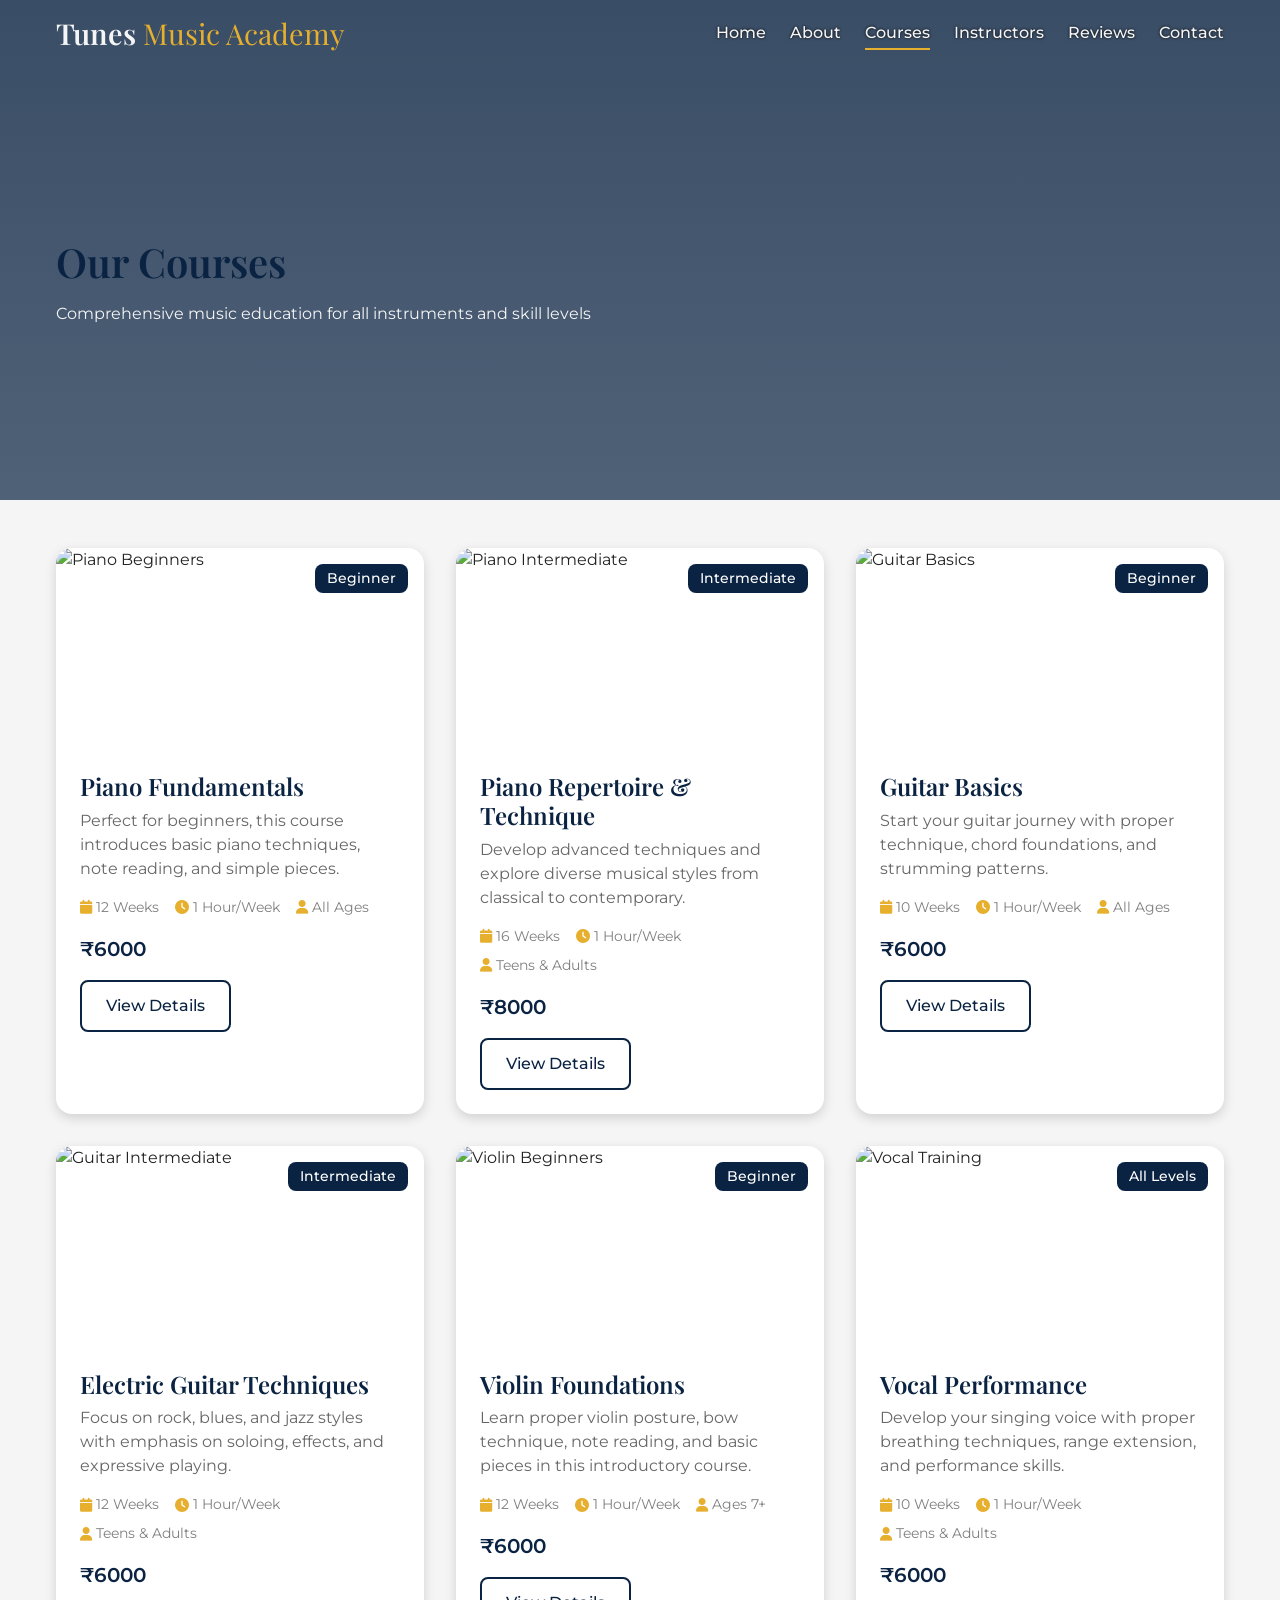
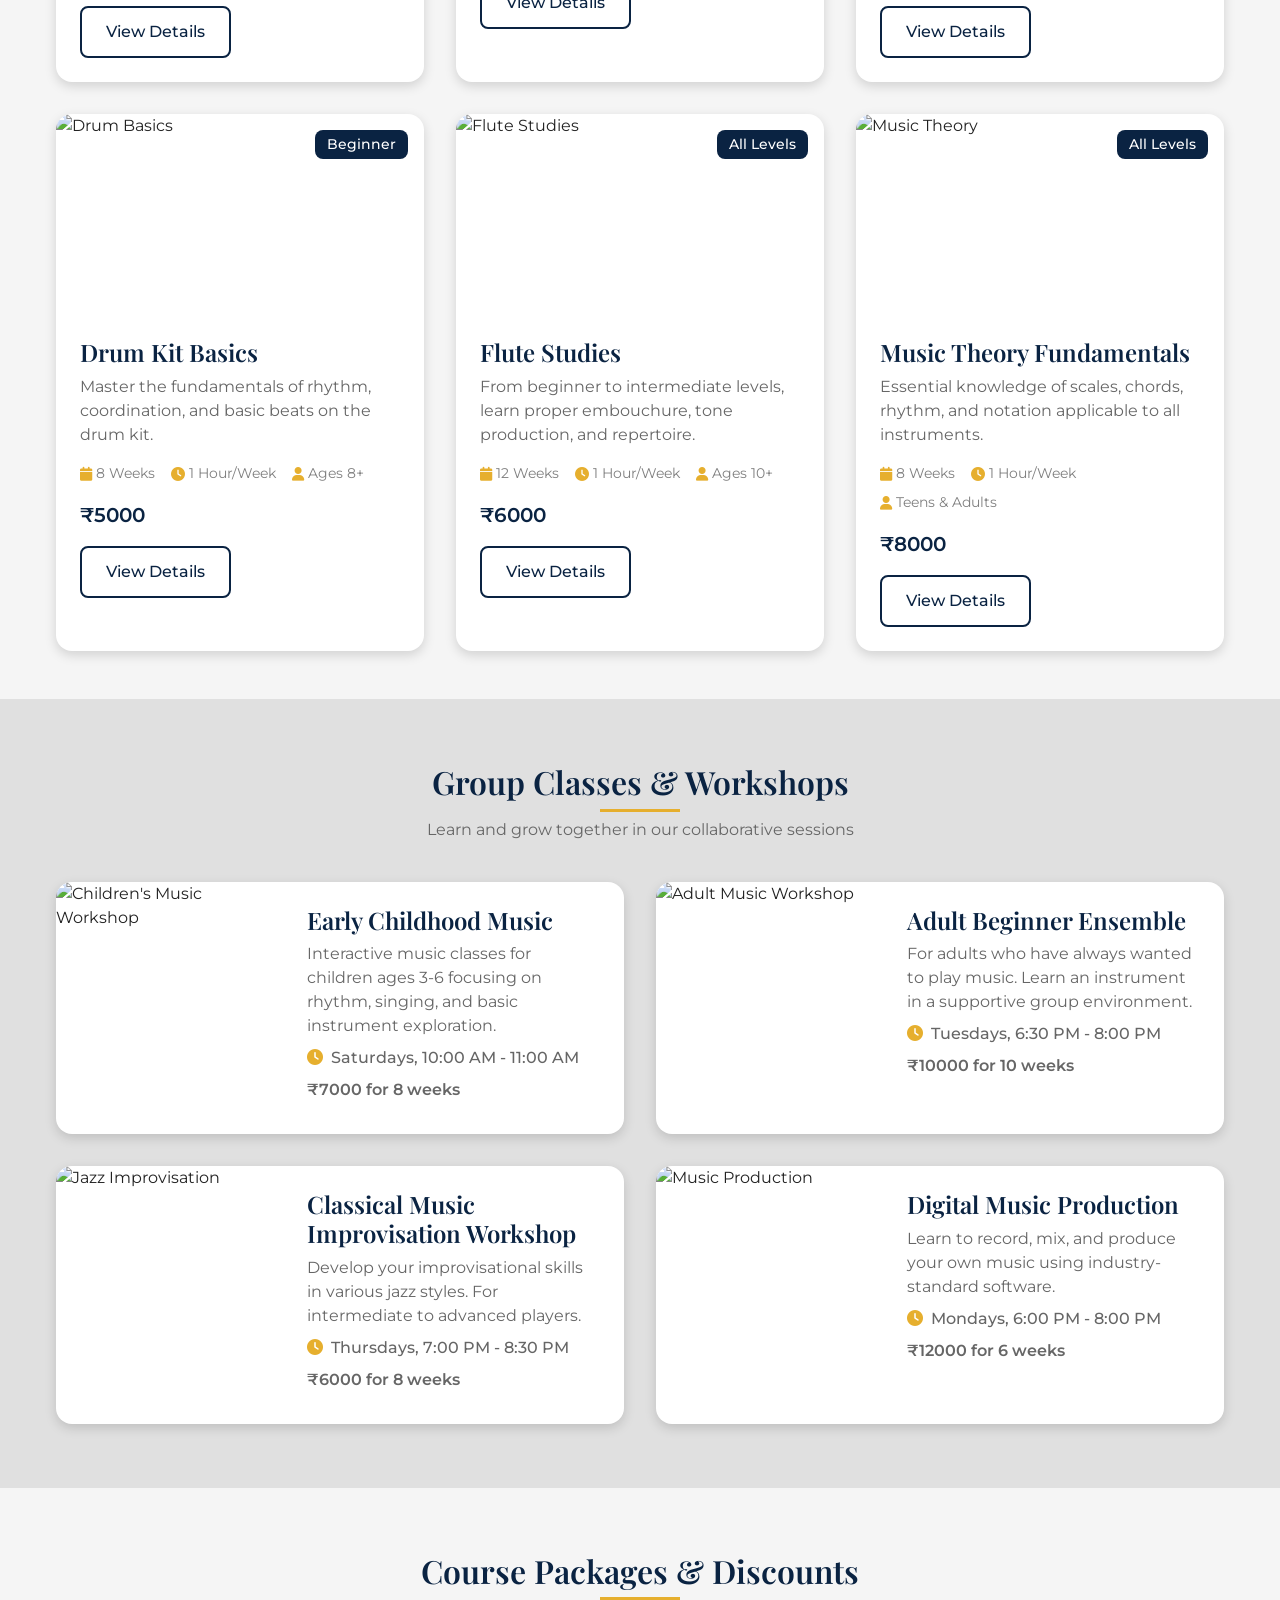
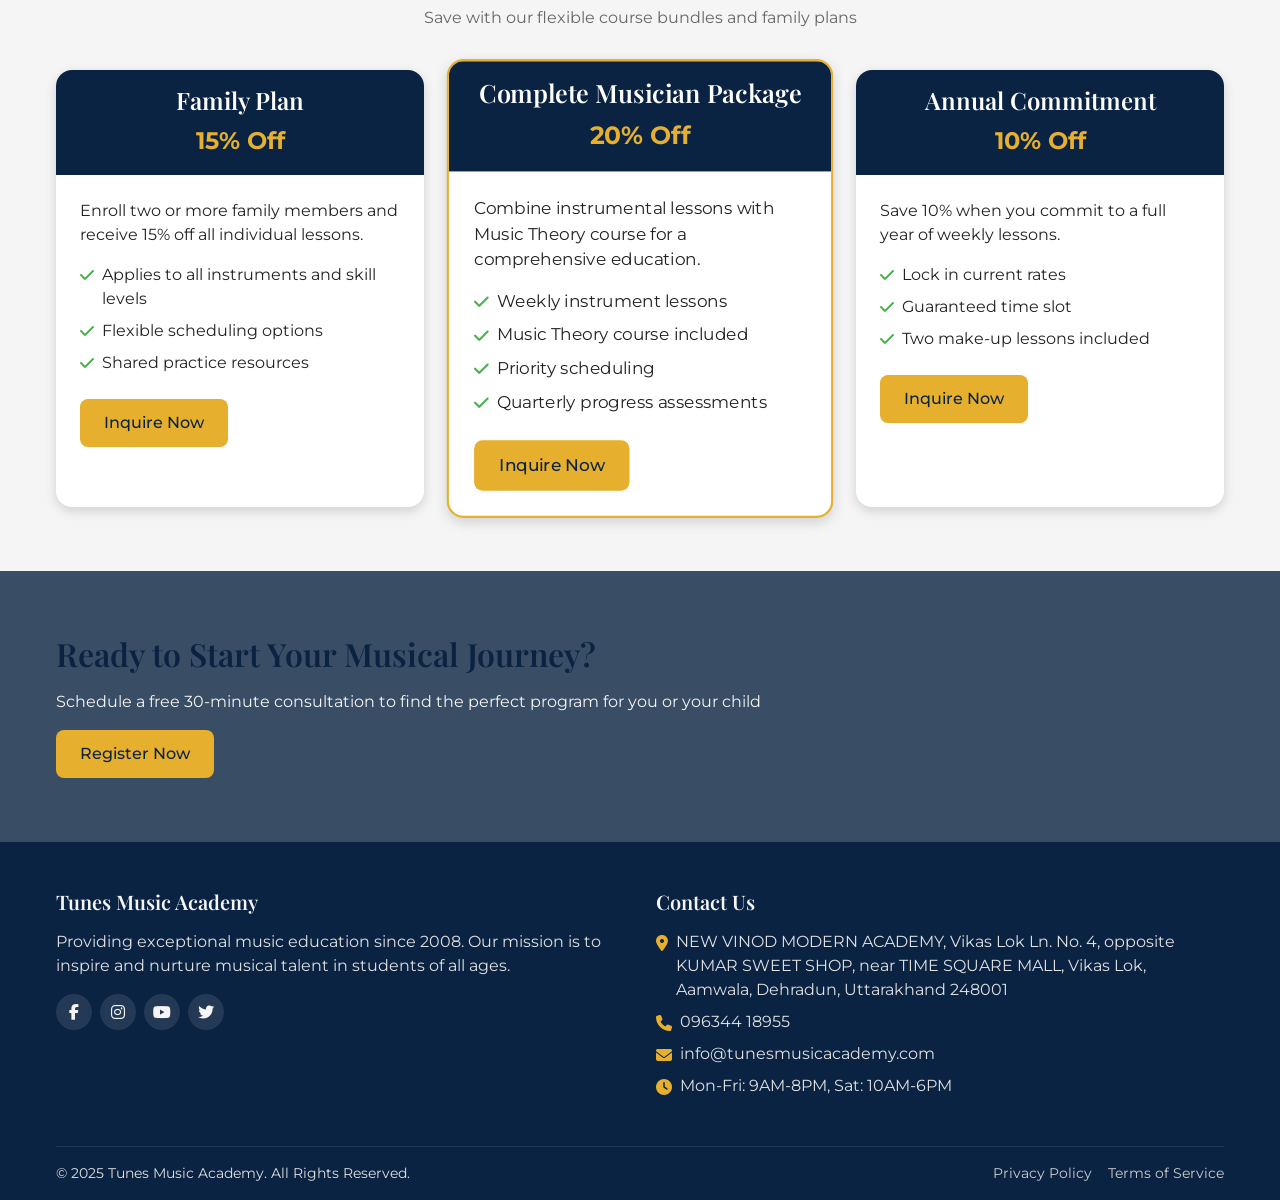
==== commit d50f1f91: "2nd" ====
--- a/courses.html
+++ b/courses.html
@@ -186,7 +186,7 @@
         <!-- Wind Instruments -->
         <div class="course-card" data-instrument="wind" data-level="beginner intermediate" data-age="children teens adults">
           <div class="course-image">
-            <img src="https://kayasanatakademi.com/wp-content/uploads/2019/10/yan-flut-kursu.jpg" alt="Saxophone Course">
+            <img src="https://kayasanatakademi.com/wp-content/uploads/2019/10/yan-flut-kursu.jpg" alt="Flute Studies">
             <div class="course-level">All Levels</div>
           </div>
           <div class="course-content">
@@ -198,7 +198,7 @@
               <span><i class="fas fa-user"></i> Ages 10+</span>
             </div>
             <div class="course-price">₹6000</div>
-            <a href="#" class="btn btn-outline course-details-btn" data-course="saxophone-studies">View Details</a>
+            <a href="#" class="btn btn-outline course-details-btn" data-course="Flute Studies">View Details</a>
           </div>
         </div>
 
@@ -379,11 +379,12 @@
           <div class="modal-course-instructor">
             <h4>Instructor</h4>
             <div class="modal-instructor-info">
-              <img id="modal-instructor-image" src="" alt="Instructor">
-              <div>
+              
+              
                 <p id="modal-instructor-name"></p>
+                
                 <p id="modal-instructor-bio"></p>
-              </div>
+              
             </div>
           </div>
           <a href="contact.html" class="btn btn-primary btn-block">Register for this Course</a>
--- a/css/main.css
+++ b/css/main.css
@@ -217,6 +217,8 @@
   font-weight: 500;
   padding: var(--space-1) 0;
   position: relative;
+  text-shadow: 0 0 3px rgba(0, 0, 0, 1);
+
 }
 
 .nav-links a::after {
@@ -303,6 +305,7 @@
 }
 
 /* Hero Sections */
+
 [id$="-hero"] {
   position: relative;
   height: 500px;
@@ -352,21 +355,23 @@
   z-index: -1;
 }
 
-[id$="-hero"] .container {
-  position: relative;
-  z-index: 2;
-}
-
-[id$="-hero-content"] h1 {
-  font-size: 3.5rem;
-  color: var(--color-neutral-100);
+[id$="-hero"] .hero-content {
+  max-width: 600px;
+  margin: 0 auto;
+  text-align: left;
+}
+
+[id$="-hero"] .hero-content h1 {
+  font-size: 3.8rem;
+  line-height: 1.1;
   margin-bottom: var(--space-2);
-}
-
-[id$="-hero-content"] p {
+  color: var(--color-neutral-100);
+}
+
+[id$="-hero"] .hero-content p {
   font-size: 1.25rem;
-  max-width: 600px;
-  margin-bottom: var(--space-3);
+  margin-bottom: var(--space-4);
+  color: var(--color-neutral-100);
 }
 
 [id$="-hero-content"] .accent {
@@ -455,7 +460,7 @@
 
 .footer-grid {
   display: grid;
-  grid-template-columns: auto auto auto auto;
+  grid-template-columns: 1fr 1fr; 
   gap: var(--space-4);
   margin-bottom: var(--space-5);
 }
--- a/css/courses.css
+++ b/css/courses.css
@@ -318,8 +318,9 @@
 
 .modal-instructor-info {
   display: flex;
-  align-items: center;
-  margin-bottom: var(--space-3);
+  flex-direction: column; 
+  align-items: flex-start; 
+  
 }
 
 .modal-instructor-info img {
@@ -330,10 +331,15 @@
   margin-right: var(--space-2);
 }
 
+.modal-instructor-bio {
+  margin-top: 0;
+}
+
 .modal-instructor-name {
   font-weight: 600;
   font-size: 1.125rem;
-  margin-bottom: 0.25rem;
+  margin-bottom: 10px;
+  
 }
 
 /* Responsive Styles */
